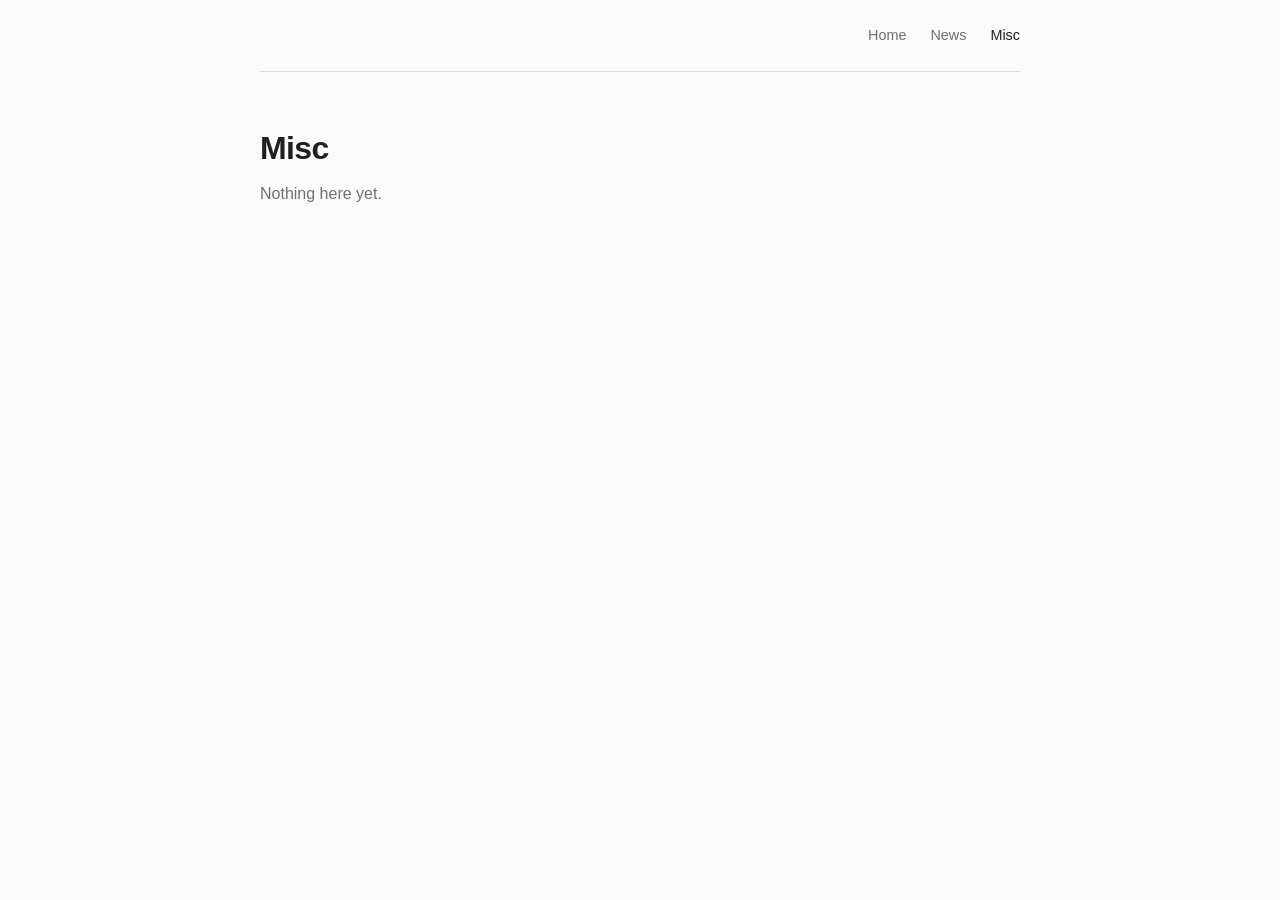
==== misc/index.html @ d06ec90f "Publish personal website" ====
<!doctype html>
<html lang="en">
  <head>
    <meta charset="UTF-8" />
    <meta name="viewport" content="width=device-width, initial-scale=1.0" />
    <meta name="description" content="Miscellaneous things from Pinjun Chen." />
    <meta name="theme-color" content="#fafafa" />
    <title>Misc - Pinjun Chen</title>
    <link rel="stylesheet" href="../styles.css" />
  </head>
  <body>
    <div class="page-shell subpage-shell">
      <header class="site-header">
        <nav class="site-nav" aria-label="Main navigation">
          <a href="../">Home</a>
          <a href="../news/">News</a>
          <a href="./" aria-current="page">Misc</a>
        </nav>
      </header>

      <main class="empty-page">
        <h1>Misc</h1>
        <p>Nothing here yet.</p>
      </main>
    </div>
  </body>
</html>
---- styles.css ----
:root {
  --background: #fafafa;
  --text: #202020;
  --muted: #707070;
  --line: #dedede;
  --accent: #70495a;
}

* {
  box-sizing: border-box;
}

body {
  margin: 0;
  background: var(--background);
  color: var(--text);
  font-family: -apple-system, BlinkMacSystemFont, "Segoe UI", "Noto Sans SC",
    "Microsoft YaHei", Arial, sans-serif;
  font-size: 16px;
  line-height: 1.7;
}

a {
  color: inherit;
}

::selection {
  background: #eadde3;
}

.page-shell {
  width: min(calc(100% - 40px), 760px);
  margin: 0 auto;
}

.site-header {
  display: flex;
  align-items: center;
  justify-content: flex-end;
  height: 72px;
  border-bottom: 1px solid var(--line);
}

.site-nav {
  display: flex;
  gap: 24px;
}

.site-nav a {
  color: var(--muted);
  font-size: 0.9rem;
  text-decoration: none;
}

.site-nav a:hover,
.site-nav a:focus-visible,
.site-nav a[aria-current="page"] {
  color: var(--text);
}

.home-page {
  padding: 56px 0 72px;
}

h1 {
  margin: 0 0 14px;
  font-size: 2rem;
  font-weight: 600;
  letter-spacing: -0.02em;
  line-height: 1.25;
}

.email-button {
  display: inline-flex;
  align-items: center;
  min-height: 34px;
  margin-bottom: 40px;
  padding: 5px 14px;
  border: 1px solid var(--line);
  border-radius: 6px;
  color: var(--text);
  font-size: 0.86rem;
  text-decoration: none;
  transition: border-color 160ms ease, color 160ms ease;
}

.email-button:hover,
.email-button:focus-visible {
  border-color: var(--accent);
  color: var(--accent);
}

blockquote {
  margin: 56px 0 0;
  color: var(--muted);
  font-family: Georgia, "Noto Serif SC", "Songti SC", SimSun, serif;
  font-size: 0.98rem;
  font-style: italic;
  line-height: 1.75;
}

.prose p {
  margin: 0;
  color: #444;
}

.prose p + p {
  margin-top: 28px;
}

.prose a {
  color: var(--text);
  text-decoration-color: #aaa;
  text-decoration-thickness: 1px;
  text-underline-offset: 3px;
}

.prose a:hover,
.prose a:focus-visible {
  color: var(--accent);
  text-decoration-color: var(--accent);
}

.cat-name {
  white-space: nowrap;
}

.paw {
  display: inline-block;
  margin-left: 3px;
  font-size: 0.78em;
  transform: rotate(-10deg) translateY(-1px);
}

.subpage-shell {
  display: flex;
  min-height: 100vh;
  flex-direction: column;
}

.empty-page {
  flex: 1;
  padding: 56px 0;
}

.empty-page h1 {
  margin-bottom: 12px;
  font-size: 2rem;
}

.empty-page p {
  margin: 0;
  color: var(--muted);
}

@media (max-width: 560px) {
  .page-shell {
    width: min(calc(100% - 32px), 760px);
  }

  .site-header {
    height: 64px;
  }

  .wordmark {
    font-size: 0.92rem;
  }

  .site-nav {
    gap: 15px;
  }

  .site-nav a {
    font-size: 0.82rem;
  }

  .home-page {
    padding: 42px 0 58px;
  }

  h1 {
    margin-bottom: 12px;
    font-size: 1.8rem;
  }

  .email-button {
    margin-bottom: 32px;
  }

  blockquote {
    margin-top: 46px;
  }
}
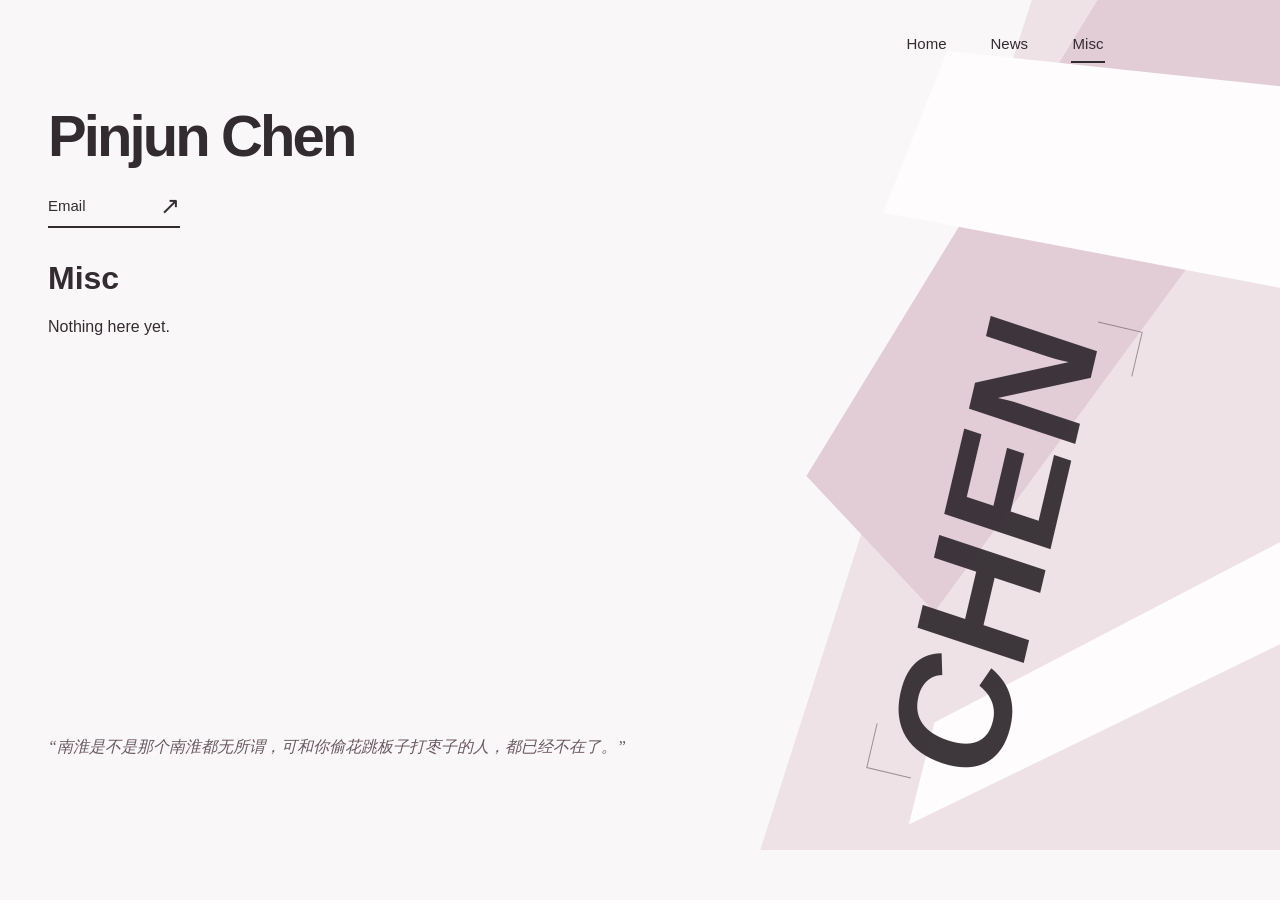
==== commit b318cd1a: "Publish Cut Current design with interactive CHEN typography" ====
--- a/misc/index.html
+++ b/misc/index.html
@@ -4,24 +4,32 @@
     <meta charset="UTF-8" />
     <meta name="viewport" content="width=device-width, initial-scale=1.0" />
     <meta name="description" content="Miscellaneous things from Pinjun Chen." />
-    <meta name="theme-color" content="#fafafa" />
+    <meta name="theme-color" content="#faf7f8" />
     <title>Misc - Pinjun Chen</title>
-    <link rel="stylesheet" href="../styles.css" />
+    <link rel="canonical" href="https://pinjunchen.github.io/misc/" />
+    <link rel="stylesheet" href="../styles.css?v=20261012" />
+    <script src="../current.js?v=20261012" defer></script>
   </head>
   <body>
-    <div class="page-shell subpage-shell">
-      <header class="site-header">
-        <nav class="site-nav" aria-label="Main navigation">
-          <a href="../">Home</a>
-          <a href="../news/">News</a>
-          <a href="./" aria-current="page">Misc</a>
-        </nav>
-      </header>
+<div id="pinjun-cut-current">
+  <div class="pc-site">
+    <canvas class="pc-ambient" aria-hidden="true"></canvas>
+    <button type="button" class="pc-art cursor-interaction" aria-label="播放 CHEN 图形动画" aria-pressed="false"></button>
+    <header class="pc-navigation">
+      <nav aria-label="Main navigation">
+        <a class="pc-nav cursor-interaction" href="../">Home</a>
+        <a class="pc-nav cursor-interaction" href="../news/">News</a>
+        <a class="pc-nav cursor-interaction" href="../misc/" aria-current="page">Misc</a>
+      </nav>
+    </header>
+    <div class="pc-heading">
+      <h1>Pinjun Chen</h1>
+      <a class="pc-email cursor-interaction" href="mailto:chanpinjun@gmail.com"><span class="pc-email-label">Email</span><span class="pc-email-arrow" aria-hidden="true">↗</span></a>
+    </div>
 
-      <main class="empty-page">
-        <h1>Misc</h1>
-        <p>Nothing here yet.</p>
-      </main>
-    </div>
+    <main class="pc-reading"><div class="pc-empty"><h2>Misc</h2><p>Nothing here yet.</p></div></main>
+    <blockquote class="pc-quote" lang="zh-CN">“南淮是不是那个南淮都无所谓，可和你偷花跳板子打枣子的人，都已经不在了。”</blockquote>
+  </div>
+</div>
   </body>
 </html>
--- a/styles.css
+++ b/styles.css
@@ -1,193 +1,193 @@
-:root {
-  --background: #fafafa;
-  --text: #202020;
-  --muted: #707070;
-  --line: #dedede;
-  --accent: #70495a;
-}
+/* Cut Current: the approved white-pink personal site. */
+html { color-scheme: light; background: #faf7f8; }
+body { margin: 0; }
+a { color: inherit; }
+::selection { background: #e2ccd6; color: #322c31; }
+.cursor-interaction:not(:disabled) { cursor: pointer; }
+#pinjun-cut-current .pc-nav { text-decoration: none; }
 
-* {
-  box-sizing: border-box;
-}
-
-body {
-  margin: 0;
-  background: var(--background);
-  color: var(--text);
-  font-family: -apple-system, BlinkMacSystemFont, "Segoe UI", "Noto Sans SC",
-    "Microsoft YaHei", Arial, sans-serif;
-  font-size: 16px;
-  line-height: 1.7;
-}
-
-a {
-  color: inherit;
-}
-
-::selection {
-  background: #eadde3;
-}
-
-.page-shell {
-  width: min(calc(100% - 40px), 760px);
-  margin: 0 auto;
-}
-
-.site-header {
-  display: flex;
-  align-items: center;
-  justify-content: flex-end;
-  height: 72px;
-  border-bottom: 1px solid var(--line);
-}
-
-.site-nav {
-  display: flex;
-  gap: 24px;
-}
-
-.site-nav a {
-  color: var(--muted);
-  font-size: 0.9rem;
-  text-decoration: none;
-}
-
-.site-nav a:hover,
-.site-nav a:focus-visible,
-.site-nav a[aria-current="page"] {
-  color: var(--text);
-}
-
-.home-page {
-  padding: 56px 0 72px;
-}
-
-h1 {
-  margin: 0 0 14px;
-  font-size: 2rem;
-  font-weight: 600;
-  letter-spacing: -0.02em;
-  line-height: 1.25;
-}
-
-.email-button {
-  display: inline-flex;
-  align-items: center;
-  min-height: 34px;
-  margin-bottom: 40px;
-  padding: 5px 14px;
-  border: 1px solid var(--line);
-  border-radius: 6px;
-  color: var(--text);
-  font-size: 0.86rem;
-  text-decoration: none;
-  transition: border-color 160ms ease, color 160ms ease;
-}
-
-.email-button:hover,
-.email-button:focus-visible {
-  border-color: var(--accent);
-  color: var(--accent);
-}
-
-blockquote {
-  margin: 56px 0 0;
-  color: var(--muted);
-  font-family: Georgia, "Noto Serif SC", "Songti SC", SimSun, serif;
-  font-size: 0.98rem;
-  font-style: italic;
-  line-height: 1.75;
-}
-
-.prose p {
-  margin: 0;
-  color: #444;
-}
-
-.prose p + p {
-  margin-top: 28px;
-}
-
-.prose a {
-  color: var(--text);
-  text-decoration-color: #aaa;
-  text-decoration-thickness: 1px;
-  text-underline-offset: 3px;
-}
-
-.prose a:hover,
-.prose a:focus-visible {
-  color: var(--accent);
-  text-decoration-color: var(--accent);
-}
-
-.cat-name {
-  white-space: nowrap;
-}
-
-.paw {
-  display: inline-block;
-  margin-left: 3px;
-  font-size: 0.78em;
-  transform: rotate(-10deg) translateY(-1px);
-}
-
-.subpage-shell {
-  display: flex;
-  min-height: 100vh;
-  flex-direction: column;
-}
-
-.empty-page {
-  flex: 1;
-  padding: 56px 0;
-}
-
-.empty-page h1 {
-  margin-bottom: 12px;
-  font-size: 2rem;
-}
-
-.empty-page p {
-  margin: 0;
-  color: var(--muted);
-}
-
-@media (max-width: 560px) {
-  .page-shell {
-    width: min(calc(100% - 32px), 760px);
+#pinjun-cut-current .pc-site {
+    --pc-canvas: #faf7f8;
+    --pc-blush: #efe2e7;
+    --pc-plate: #e2ccd6;
+    --pc-paper: #fffcfd;
+    --pc-ink: #322c31;
+    --pc-accent: #695861;
+    --pc-violet: #826478;
+    --pc-gap: 20px;
+    --pc-reduced-motion: 0;
+    color-scheme: light;
+    position: relative;
+    isolation: isolate;
+    overflow: hidden;
+    min-height: 850px;
+    background: var(--pc-canvas);
+    color: var(--pc-ink);
+    font-family: "Segoe UI", Arial, "Microsoft YaHei", sans-serif;
+    font-size: 16px;
+    font-weight: 400;
+    line-height: 1.7;
+    text-align: left;
   }
-
-  .site-header {
-    height: 64px;
+  #pinjun-cut-current .pc-site * { box-sizing: border-box; }
+  #pinjun-cut-current .pc-site [hidden] { display: none !important; }
+  #pinjun-cut-current .pc-site h1,
+  #pinjun-cut-current .pc-site h2,
+  #pinjun-cut-current .pc-site p,
+  #pinjun-cut-current .pc-site blockquote { margin: 0; }
+  #pinjun-cut-current .pc-site h1,
+  #pinjun-cut-current .pc-site h2 {
+    font-family: "Arial Black", "Segoe UI", Arial, sans-serif;
+    font-weight: 900;
   }
-
-  .wordmark {
-    font-size: 0.92rem;
+  #pinjun-cut-current .pc-ambient {
+    position: absolute;
+    z-index: -1;
+    inset: 0;
+    width: 100%;
+    height: 100%;
+    pointer-events: none;
   }
-
-  .site-nav {
-    gap: 15px;
+  #pinjun-cut-current .pc-navigation {
+    position: relative;
+    z-index: 2;
+    display: flex;
+    justify-content: flex-end;
+    padding: 22px 160px 16px 38px;
   }
-
-  .site-nav a {
-    font-size: 0.82rem;
+  #pinjun-cut-current .pc-navigation nav { display: flex; gap: 12px; }
+  #pinjun-cut-current .pc-nav {
+    position: relative;
+    display: inline-flex;
+    align-items: center;
+    justify-content: center;
+    min-height: 44px;
+    min-width: 64px;
+    padding: 8px 16px;
+    border: 0;
+    border-radius: 0;
+    background: transparent;
+    color: inherit;
+    font: inherit;
+    font-size: 15px;
+    font-weight: 500;
+    transition: transform 200ms cubic-bezier(.2,.8,.2,1);
   }
-
-  .home-page {
-    padding: 42px 0 58px;
+  #pinjun-cut-current .pc-nav:hover { transform: translateX(2px); }
+  #pinjun-cut-current .pc-nav::after {
+    position: absolute;
+    right: 15px;
+    bottom: 3px;
+    left: 15px;
+    height: 2px;
+    background: var(--pc-ink);
+    transform: scaleX(0);
+    transform-origin: left;
+    transition: transform 180ms cubic-bezier(.2,.8,.2,1);
+    content: "";
   }
-
-  h1 {
-    margin-bottom: 12px;
-    font-size: 1.8rem;
+  #pinjun-cut-current .pc-nav[aria-current="page"]::after,
+  #pinjun-cut-current .pc-nav:hover::after { transform: scaleX(1); }
+  #pinjun-cut-current .pc-art {
+    position: absolute;
+    z-index: 1;
+    min-width: 44px;
+    min-height: 44px;
+    padding: 0;
+    border: 0;
+    border-radius: 0;
+    background: transparent;
+    color: var(--pc-ink);
+    touch-action: manipulation;
   }
-
-  .email-button {
-    margin-bottom: 32px;
+  #pinjun-cut-current .pc-heading { position: relative; padding: 22px 48px 30px; }
+  #pinjun-cut-current .pc-heading h1 {
+    font-size: clamp(40px, 6vw, 58px);
+    line-height: 1.1;
+    letter-spacing: -.05em;
   }
-
-  blockquote {
-    margin-top: 46px;
+  #pinjun-cut-current .pc-email {
+    position: relative;
+    display: inline-flex;
+    align-items: center;
+    justify-content: space-between;
+    gap: 30px;
+    width: 132px;
+    min-height: 44px;
+    margin-top: 16px;
+    padding: 7px 0;
+    background: transparent;
+    color: var(--pc-ink);
+    font-size: 15px;
+    font-weight: 500;
+    text-decoration: none;
   }
-}
+  #pinjun-cut-current .pc-email::after {
+    position: absolute;
+    right: 0;
+    bottom: 0;
+    left: 0;
+    height: 2px;
+    background: var(--pc-ink);
+    transform-origin: left;
+    transition: transform 200ms cubic-bezier(.15,.85,.3,1);
+    content: "";
+  }
+  #pinjun-cut-current .pc-email-arrow {
+    font-size: 24px;
+    line-height: 1;
+    transition: transform 200ms cubic-bezier(.15,.85,.3,1);
+  }
+  #pinjun-cut-current .pc-email:hover::after { transform: scaleX(1.13); }
+  #pinjun-cut-current .pc-email:hover .pc-email-arrow { transform: translate(5px,-4px); }
+  #pinjun-cut-current .pc-reading { position: relative; max-width: 730px; padding: 0 50px 0 48px; }
+  #pinjun-cut-current .pc-content p + p { margin-top: var(--pc-gap); }
+  #pinjun-cut-current .pc-content a {
+    color: inherit;
+    text-decoration-line: underline;
+    text-decoration-color: var(--pc-accent);
+    text-decoration-thickness: 1px;
+    text-underline-offset: 3px;
+  }
+  #pinjun-cut-current .pc-content a:hover { text-decoration-thickness: 2px; text-decoration-color: var(--pc-ink); }
+  #pinjun-cut-current .pc-cat { display: inline-flex; align-items: baseline; gap: 4px; white-space: nowrap; }
+  #pinjun-cut-current .pc-cat svg { width: 15px; height: 15px; color: var(--pc-violet); transform: rotate(-12deg); }
+  #pinjun-cut-current .pc-quote {
+    position: relative;
+    max-width: 730px;
+    padding: 34px 50px 38px 48px;
+    color: var(--pc-accent);
+    font-family: "Songti SC", SimSun, serif;
+    font-size: 16px;
+    font-style: italic;
+    line-height: 1.85;
+  }
+  #pinjun-cut-current .pc-empty { min-height: 440px; }
+  #pinjun-cut-current .pc-empty h2 { font-size: 32px; line-height: 1.3; }
+  #pinjun-cut-current .pc-empty p { margin-top: 14px; }
+  @media (max-width: 750px) {
+    #pinjun-cut-current .pc-site { min-height: 0; font-size: 15px; }
+    #pinjun-cut-current .pc-navigation { padding-right: 75px; }
+    #pinjun-cut-current .pc-heading { padding: 30px 32px 30px; }
+    #pinjun-cut-current .pc-heading h1 { font-size: 40px; }
+    #pinjun-cut-current .pc-reading,
+    #pinjun-cut-current .pc-quote { max-width: 86%; padding-left: 32px; padding-right: 32px; }
+  }
+  @media (max-width: 560px) {
+    #pinjun-cut-current .pc-navigation { justify-content: flex-start; padding: 17px 20px 6px; }
+    #pinjun-cut-current .pc-navigation nav { gap: 6px; }
+    #pinjun-cut-current .pc-nav { padding: 8px 14px; }
+    #pinjun-cut-current .pc-heading { padding: 30px 24px 28px; }
+    #pinjun-cut-current .pc-heading h1 { font-size: 42px; }
+    #pinjun-cut-current .pc-email { width: 120px; }
+    #pinjun-cut-current .pc-reading { max-width: none; margin-right: 20px; padding: 0 24px; }
+    #pinjun-cut-current .pc-quote { max-width: none; margin-right: 20px; padding: 34px 24px; font-size: 15px; }
+    #pinjun-cut-current .pc-empty { min-height: 420px; }
+  }
+  @media (prefers-reduced-motion: reduce) {
+    #pinjun-cut-current .pc-site { --pc-reduced-motion: 1; }
+    #pinjun-cut-current .pc-site * { transition: none !important; }
+    #pinjun-cut-current .pc-nav:hover,
+    #pinjun-cut-current .pc-email:hover::after,
+    #pinjun-cut-current .pc-email:hover .pc-email-arrow { transform: none; }
+  }
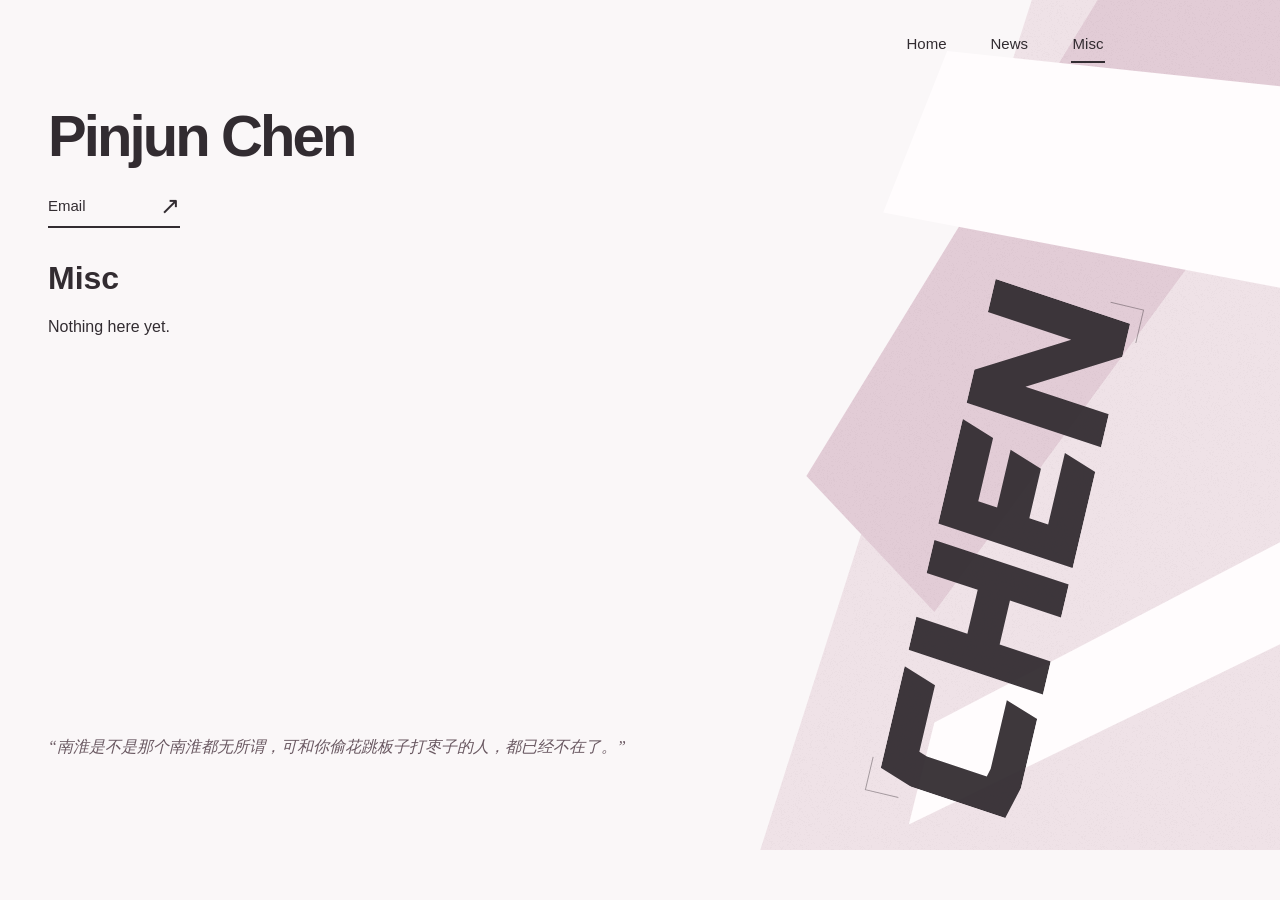
==== commit 07711905: "Refine CHEN wordmark, interactions and sharing assets" ====
--- a/misc/index.html
+++ b/misc/index.html
@@ -7,14 +7,29 @@
     <meta name="theme-color" content="#faf7f8" />
     <title>Misc - Pinjun Chen</title>
     <link rel="canonical" href="https://pinjunchen.github.io/misc/" />
-    <link rel="stylesheet" href="../styles.css?v=20261012" />
-    <script src="../current.js?v=20261012" defer></script>
+    <link rel="icon" type="image/png" sizes="32x32" href="../assets/favicon-32.png?v=20261013" />
+    <link rel="icon" type="image/svg+xml" href="../assets/favicon.svg?v=20261013" />
+    <link rel="apple-touch-icon" sizes="180x180" href="../assets/apple-touch-icon.png?v=20261013" />
+    <meta property="og:type" content="website" />
+    <meta property="og:site_name" content="Pinjun Chen" />
+    <meta property="og:title" content="Misc - Pinjun Chen" />
+    <meta property="og:description" content="Miscellaneous things from Pinjun Chen." />
+    <meta property="og:url" content="https://pinjunchen.github.io/misc/" />
+    <meta property="og:image" content="https://pinjunchen.github.io/assets/social-card.png?v=20261013" />
+    <meta property="og:image:width" content="1200" />
+    <meta property="og:image:height" content="630" />
+    <meta property="og:image:alt" content="Pinjun Chen with a geometric CHEN wordmark on a pale pink background." />
+    <meta name="twitter:card" content="summary_large_image" />
+    <meta name="twitter:title" content="Misc - Pinjun Chen" />
+    <meta name="twitter:description" content="Miscellaneous things from Pinjun Chen." />
+    <meta name="twitter:image" content="https://pinjunchen.github.io/assets/social-card.png?v=20261013" />
+    <link rel="stylesheet" href="../styles.css?v=20261013" />
+    <script src="../current.js?v=20261013" defer></script>
   </head>
   <body>
 <div id="pinjun-cut-current">
   <div class="pc-site">
     <canvas class="pc-ambient" aria-hidden="true"></canvas>
-    <button type="button" class="pc-art cursor-interaction" aria-label="播放 CHEN 图形动画" aria-pressed="false"></button>
     <header class="pc-navigation">
       <nav aria-label="Main navigation">
         <a class="pc-nav cursor-interaction" href="../">Home</a>
@@ -29,6 +44,7 @@
 
     <main class="pc-reading"><div class="pc-empty"><h2>Misc</h2><p>Nothing here yet.</p></div></main>
     <blockquote class="pc-quote" lang="zh-CN">“南淮是不是那个南淮都无所谓，可和你偷花跳板子打枣子的人，都已经不在了。”</blockquote>
+    <button type="button" class="pc-art cursor-interaction" aria-label="播放 CHEN 图形动画" aria-pressed="false"></button>
   </div>
 </div>
   </body>
